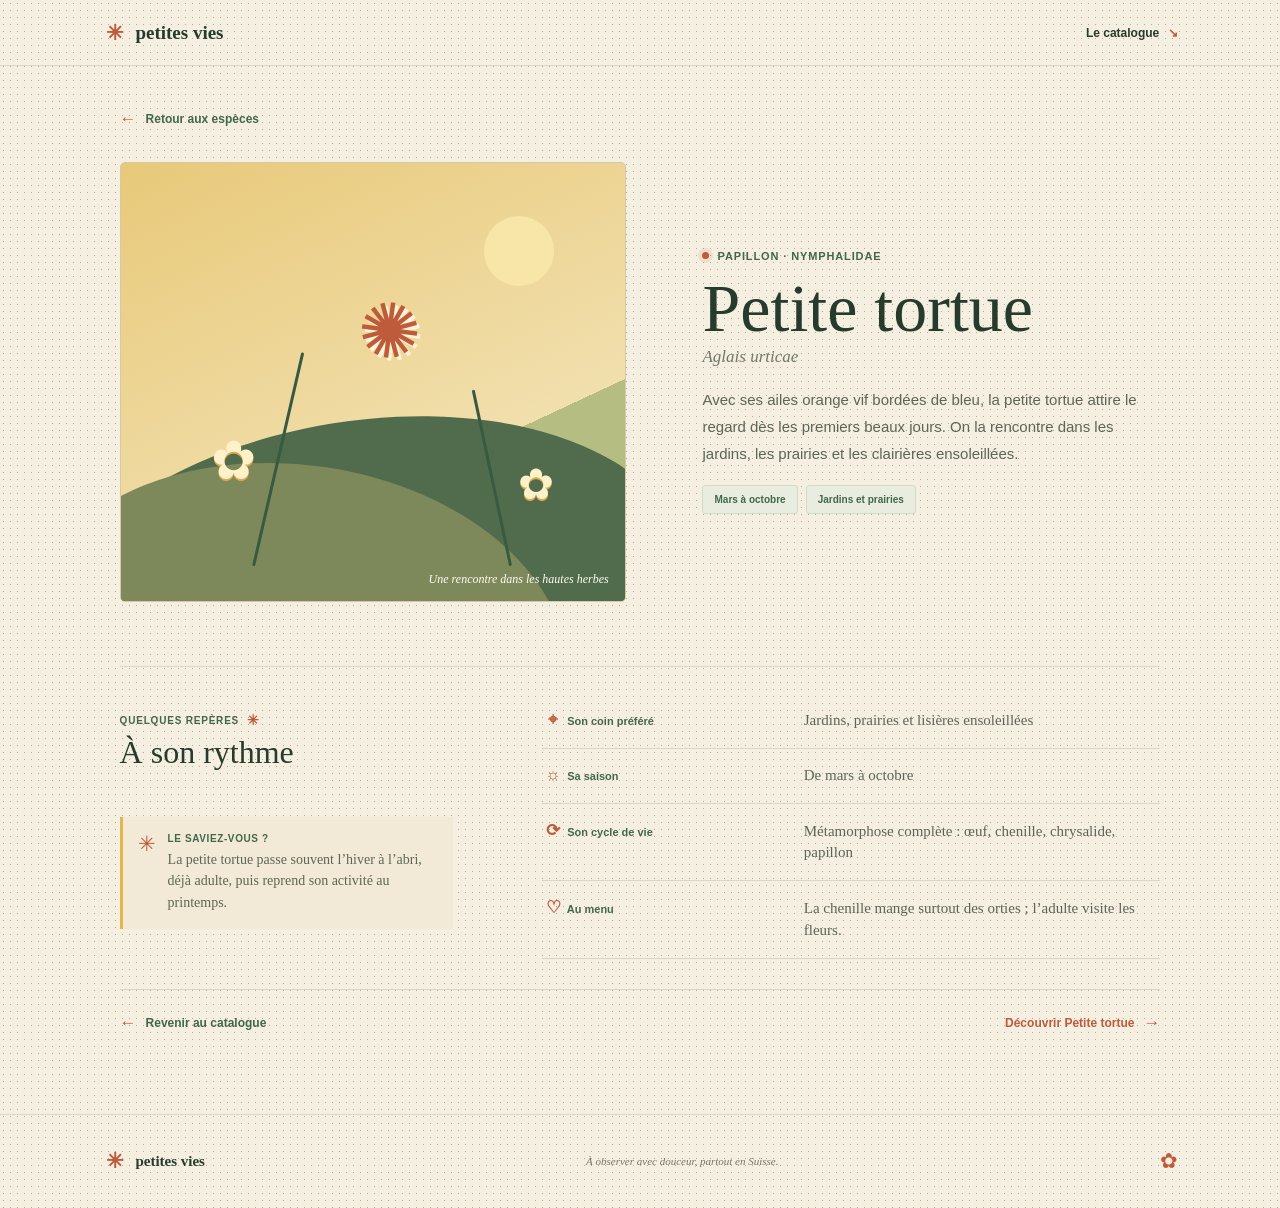
==== application/Design/maquettes/voirplus.html @ d9ea221c "mise en page pour le rendu (pas terminé)" ====
<!doctype html>
<html lang="fr">
<head>
	<meta charset="utf-8">
	<meta name="viewport" content="width=device-width, initial-scale=1">
	<meta name="theme-color" content="#f5efe2">
	<meta name="description" content="Découvrez les habitudes et le cycle de vie des insectes de Suisse.">
	<title>Petite tortue — Petites vies</title>
	<link rel="stylesheet" href="css/smth.css">
	<link rel="stylesheet" href="css/smth2.css">
</head>
<body>
	<header class="site-header">
		<a class="wordmark" href="accueil.html" aria-label="Petites vies, accueil">
			<span class="wordmark-mark" aria-hidden="true">✳</span>
			<span>petites vies</span>
		</a>
		<a class="about-link" href="accueil.html#catalogue">Le catalogue <span aria-hidden="true">↘</span></a>
	</header>

	<main class="detail-page">
		<a class="back-link" href="accueil.html#catalogue"><span aria-hidden="true">←</span> Retour aux espèces</a>

		<article class="detail-layout" aria-labelledby="species-name">
			<div class="detail-art art-butterfly" id="species-art" role="img" aria-label="Illustration de la petite tortue dans une prairie">
				<span class="detail-art-sun"></span>
				<span class="detail-art-hill hill-back"></span>
				<span class="detail-art-hill hill-front"></span>
				<span class="detail-stem stem-left"></span>
				<span class="detail-stem stem-right"></span>
				<span class="detail-flower flower-left">✿</span>
				<span class="detail-flower flower-right">✿</span>
				<span class="detail-bug" id="species-symbol" aria-hidden="true">✺</span>
				<span class="art-note" id="species-art-caption">Une rencontre dans les hautes herbes</span>
			</div>

			<div class="detail-copy">
				<p class="eyebrow"><span class="eyebrow-dot"></span><span id="species-category">Papillon · Nymphalidae</span></p>
				<h1 id="species-name">Petite tortue</h1>
				<p class="detail-latin" id="species-latin">Aglais urticae</p>
				<p class="detail-description" id="species-description">Avec ses ailes orange vif bordées de bleu, la petite tortue attire le regard dès les premiers beaux jours. On la rencontre dans les jardins, les prairies et les clairières ensoleillées.</p>
				<div class="detail-tags" aria-label="Informations rapides">
					<span id="species-season">Mars à octobre</span>
					<span id="species-habitat">Jardins et prairies</span>
				</div>
			</div>
		</article>

		<section class="field-notes" aria-labelledby="notes-title">
			<div class="notes-heading">
				<p class="eyebrow">Quelques repères <span class="season-mark">✳</span></p>
				<h2 id="notes-title">À son rythme</h2>
			</div>
			<dl class="facts-list">
				<div class="fact-row">
					<dt><span class="fact-symbol" aria-hidden="true">⌖</span> Son coin préféré</dt>
					<dd id="species-home">Jardins, prairies et lisières ensoleillées</dd>
				</div>
				<div class="fact-row">
					<dt><span class="fact-symbol" aria-hidden="true">☼</span> Sa saison</dt>
					<dd id="species-active">De mars à octobre</dd>
				</div>
				<div class="fact-row">
					<dt><span class="fact-symbol" aria-hidden="true">⟳</span> Son cycle de vie</dt>
					<dd id="species-cycle">Métamorphose complète : œuf, chenille, chrysalide, papillon</dd>
				</div>
				<div class="fact-row">
					<dt><span class="fact-symbol" aria-hidden="true">♡</span> Au menu</dt>
					<dd id="species-food">La chenille mange surtout des orties ; l’adulte visite les fleurs.</dd>
				</div>
			</dl>
			<aside class="field-note">
				<span class="note-star" aria-hidden="true">✳</span>
				<div><p class="note-label">Le saviez-vous ?</p><p id="species-fun-fact">La petite tortue passe souvent l’hiver à l’abri, déjà adulte, puis reprend son activité au printemps.</p></div>
			</aside>
		</section>

		<nav class="detail-navigation" aria-label="Navigation des espèces">
			<a class="back-link" href="accueil.html#catalogue"><span aria-hidden="true">←</span> Revenir au catalogue</a>
			<a class="next-link" id="next-species" href="voirplus.html?espece=bourdon-terrestre">Découvrir une autre espèce <span aria-hidden="true">→</span></a>
		</nav>
	</main>

	<footer class="site-footer">
		<a class="wordmark footer-wordmark" href="accueil.html"><span class="wordmark-mark" aria-hidden="true">✳</span><span>petites vies</span></a>
		<p>À observer avec douceur, partout en Suisse.</p>
		<span class="footer-flower" aria-hidden="true">✿</span>
	</footer>

	<script>
		const species = {
			"petite-tortue": {
				name: "Petite tortue", latin: "Aglais urticae", category: "Papillon · Nymphalidae", symbol: "✺", art: "art-butterfly",
				alt: "Illustration de la petite tortue dans une prairie", caption: "Une rencontre dans les hautes herbes",
				description: "Avec ses ailes orange vif bordées de bleu, la petite tortue attire le regard dès les premiers beaux jours. On la rencontre dans les jardins, les prairies et les clairières ensoleillées.",
				season: "Mars à octobre", habitat: "Jardins et prairies", home: "Jardins, prairies et lisières ensoleillées", active: "De mars à octobre",
				cycle: "Métamorphose complète : œuf, chenille, chrysalide, papillon", food: "La chenille mange surtout des orties ; l’adulte visite les fleurs.",
				fact: "La petite tortue passe souvent l’hiver à l’abri, déjà adulte, puis reprend son activité au printemps."
			},
			"bourdon-terrestre": {
				name: "Bourdon terrestre", latin: "Bombus terrestris", category: "Bourdon · Apidae", symbol: "✳", art: "art-bee",
				alt: "Illustration d'un bourdon terrestre parmi les fleurs", caption: "Le grand visiteur des fleurs",
				description: "Reconnaissable à son corps trapu et à ses bandes jaunes et noires, le bourdon terrestre butine du début du printemps jusqu’à l’automne. Il joue un rôle précieux dans la pollinisation des plantes sauvages et cultivées.",
				season: "Mars à octobre", habitat: "Prairies et jardins", home: "Prairies fleuries, jardins et talus", active: "De mars à octobre",
				cycle: "Métamorphose complète ; la reine fonde une colonie au printemps", food: "Le nectar lui fournit de l’énergie et le pollen nourrit les larves.",
				fact: "Le bourdon peut butiner par temps frais, quand beaucoup d’autres pollinisateurs restent à l’abri."
			},
			"coccinelle-sept-points": {
				name: "Coccinelle à sept points", latin: "Coccinella septempunctata", category: "Coccinelle · Coccinellidae", symbol: "✿", art: "art-ladybird",
				alt: "Illustration d'une coccinelle à sept points sur une feuille", caption: "Sept points, une alliée du jardin",
				description: "Cette coccinelle rouge porte trois points sur chaque aile et un point partagé au milieu. Très commune en Suisse, elle fréquente les jardins, les prairies et les lisières où elle trouve de quoi se nourrir.",
				season: "Avril à octobre", habitat: "Jardins et prairies", home: "Jardins, prairies et bords de chemins", active: "Du printemps à l’automne",
				cycle: "Métamorphose complète : œuf, larve, nymphe, adulte", food: "Adultes et larves mangent notamment des pucerons.",
				fact: "Ses larves ont une silhouette allongée et sombre, bien différente de la coccinelle adulte."
			},
			"libellule-deprimee": {
				name: "Libellule déprimée", latin: "Libellula depressa", category: "Libellule · Libellulidae", symbol: "✣", art: "art-dragonfly",
				alt: "Illustration d'une libellule près d'un étang", caption: "Une acrobate au bord de l'eau",
				description: "La libellule déprimée se reconnaît à son abdomen large et aplati. Elle aime les eaux peu profondes et ensoleillées, où elle chasse en vol et se pose souvent sur un perchoir bien dégagé.",
				season: "Mai à septembre", habitat: "Étangs et mares", home: "Mares, étangs et eaux calmes ensoleillées", active: "De mai à septembre",
				cycle: "Les jeunes vivent dans l’eau avant leur transformation en adulte ailé", food: "Elle capture de petits insectes en vol.",
				fact: "La larve de libellule peut passer une longue période sous l’eau avant de sortir et de prendre son envol."
			}
		};

		const selectedId = new URLSearchParams(window.location.search).get("espece");
		const selectedSpecies = species[selectedId] || species["petite-tortue"];
		const textFields = {
			"species-name": "name", "species-latin": "latin", "species-category": "category",
			"species-art-caption": "caption", "species-description": "description", "species-season": "season",
			"species-habitat": "habitat", "species-home": "home", "species-active": "active",
			"species-cycle": "cycle", "species-food": "food", "species-fun-fact": "fact"
		};

		for (const [elementId, field] of Object.entries(textFields)) {
			document.getElementById(elementId).textContent = selectedSpecies[field];
		}
		document.getElementById("species-art").classList.remove("art-butterfly", "art-bee", "art-ladybird", "art-dragonfly");
		document.getElementById("species-art").classList.add(selectedSpecies.art);
		document.getElementById("species-art").setAttribute("aria-label", selectedSpecies.alt);
		document.getElementById("species-symbol").textContent = selectedSpecies.symbol;
		document.title = `${selectedSpecies.name} — Petites vies`;

		const speciesIds = Object.keys(species);
		const nextId = speciesIds[(speciesIds.indexOf(selectedId) + 1 + speciesIds.length) % speciesIds.length];
		const nextSpecies = species[nextId];
		document.getElementById("next-species").href = `voirplus.html?espece=${nextId}`;
		document.getElementById("next-species").firstChild.textContent = `Découvrir ${nextSpecies.name} `;
	</script>
</body>
</html>
---- application/Design/maquettes/css/smth.css ----
:root {
	color-scheme: light;
	--paper: #f5efe2;
	--paper-light: #fbf8f0;
	--ink: #263b2c;
	--muted: #737768;
	--leaf: #42674b;
	--leaf-light: #dce5cf;
	--tomato: #bd5b3a;
	--honey: #e6b64e;
	--line: #dcd5c5;
	--serif: Georgia, "Times New Roman", serif;
	--sans: "Trebuchet MS", "Segoe UI", sans-serif;
}

* {
	box-sizing: border-box;
}

html {
	scroll-behavior: smooth;
}

body {
	margin: 0;
	color: var(--ink);
	background-color: var(--paper);
	background-image: radial-gradient(#b5a88d 0.55px, transparent 0.55px);
	background-size: 7px 7px;
	font-family: var(--sans);
	-webkit-font-smoothing: antialiased;
}

a {
	color: inherit;
}

.site-header,
.site-footer {
	display: flex;
	align-items: center;
	justify-content: space-between;
	padding: 18px 22px;
}

.site-header {
	border-bottom: 1px solid var(--line);
}

.wordmark {
	display: inline-flex;
	align-items: center;
	gap: 8px;
	color: var(--ink);
	font-family: var(--serif);
	font-size: 19px;
	font-weight: 700;
	text-decoration: none;
}

.wordmark-mark {
	display: grid;
	width: 25px;
	aspect-ratio: 1;
	place-items: center;
	border-radius: 50%;
	color: var(--tomato);
	font-family: var(--sans);
	font-size: 21px;
}

.about-link,
.scroll-link,
.more-link {
	font-size: 12px;
	font-weight: 700;
	text-decoration: none;
}

.about-link span {
	margin-left: 5px;
	color: var(--tomato);
}

.intro {
	position: relative;
	display: grid;
	min-height: 670px;
	padding: 42px 22px 48px;
	align-items: center;
	overflow: hidden;
	border-bottom: 1px solid var(--line);
}

.intro-copy {
	position: relative;
	z-index: 1;
	max-width: 540px;
}

.eyebrow {
	display: flex;
	align-items: center;
	gap: 8px;
	margin: 0 0 18px;
	color: var(--leaf);
	font-size: 10px;
	font-weight: 800;
	letter-spacing: 0.08em;
	text-transform: uppercase;
}

.eyebrow-dot {
	width: 7px;
	aspect-ratio: 1;
	border-radius: 50%;
	background: var(--tomato);
	box-shadow: 0 0 0 4px #bd5b3a1c;
}

h1,
h2,
h3,
p {
	margin-top: 0;
}

h1,
h2,
h3 {
	font-family: var(--serif);
	font-weight: 500;
}

h1 {
	margin-bottom: 17px;
	font-size: clamp(52px, 14vw, 74px);
	line-height: 0.91;
}

h1 em {
	color: var(--tomato);
	font-weight: 400;
}

.intro-text {
	max-width: 350px;
	margin-bottom: 23px;
	color: #5e6557;
	font-size: 14px;
	line-height: 1.7;
}

.scroll-link {
	display: inline-flex;
	min-height: 43px;
	align-items: center;
	gap: 15px;
	padding: 0 16px;
	border-radius: 4px;
	background: var(--leaf);
	color: var(--paper-light);
	transition: background 160ms ease, transform 160ms ease;
}

.scroll-link:hover {
	transform: translateY(-2px);
	background: var(--ink);
}

.scroll-link span {
	color: var(--honey);
	font-size: 17px;
}

.intro-still-life {
	position: absolute;
	right: -13%;
	bottom: 29px;
	width: 78%;
	height: 270px;
	overflow: hidden;
	border-radius: 48% 0 0 48%;
	background: linear-gradient(175deg, #e5be74 0 28%, #d29b57 28% 44%, #859b67 44% 68%, #536d4d 68%);
	transform: rotate(-4deg);
}

.intro-still-life::before,
.intro-still-life::after {
	position: absolute;
	content: "";
	border-radius: 50%;
}

.intro-still-life::before {
	right: -8%;
	bottom: -39%;
	width: 105%;
	height: 78%;
	background: #344e3d;
}

.intro-still-life::after {
	right: 14%;
	bottom: -44%;
	width: 90%;
	height: 80%;
	background: #6c8051;
}

.sun {
	position: absolute;
	top: 13%;
	right: 24%;
	width: 63px;
	aspect-ratio: 1;
	border-radius: 50%;
	background: #f3d786;
}

.stem {
	position: absolute;
	z-index: 2;
	bottom: 15%;
	width: 2px;
	height: 64%;
	background: #385a40;
	transform-origin: bottom;
}

.stem-one {
	left: 38%;
	transform: rotate(11deg);
}

.stem-two {
	left: 63%;
	height: 51%;
	transform: rotate(-13deg);
}

.petal {
	position: absolute;
	z-index: 3;
	color: #fff0c6;
	font-size: 44px;
	text-shadow: 0 2px 0 #e3b24d;
}

.petal-one {
	top: 34%;
	left: 31%;
}

.petal-two {
	top: 44%;
	left: 57%;
	font-size: 32px;
}

.bee {
	position: absolute;
	z-index: 4;
	top: 28%;
	left: 68%;
	color: var(--ink);
	font-size: 24px;
	transform: rotate(23deg);
}

.still-life-caption {
	position: absolute;
	z-index: 4;
	right: 14%;
	bottom: 13%;
	color: var(--paper-light);
	font-family: var(--serif);
	font-size: 12px;
	font-style: italic;
	line-height: 1.35;
	transform: rotate(4deg);
}

.intro-index {
	position: absolute;
	bottom: 13px;
	left: 22px;
	color: var(--muted);
	font-size: 9px;
	letter-spacing: 0.12em;
}

.catalogue {
	padding: 54px 22px 66px;
	background: var(--paper-light);
}

.section-heading {
	display: flex;
	align-items: flex-end;
	justify-content: space-between;
	gap: 12px;
	margin-bottom: 22px;
}

.section-heading .eyebrow {
	margin-bottom: 10px;
}

.season-mark {
	color: var(--tomato);
	font-size: 14px;
}

h2 {
	max-width: 320px;
	margin-bottom: 0;
	font-size: 34px;
	line-height: 1.02;
}

.result-count {
	flex: none;
	margin: 0 0 4px;
	color: var(--muted);
	font-size: 10px;
	text-align: right;
}

.result-count strong {
	display: block;
	color: var(--tomato);
	font-family: var(--serif);
	font-size: 22px;
	font-weight: 500;
}

.filter {
	margin-bottom: 22px;
	border: 1px solid var(--line);
	border-radius: 5px;
	background: #f5efe2;
}

.filter summary {
	display: flex;
	min-height: 51px;
	align-items: center;
	gap: 10px;
	padding: 0 14px;
	cursor: pointer;
	font-size: 12px;
	font-weight: 700;
	list-style: none;
}

.filter summary::-webkit-details-marker {
	display: none;
}

.filter-icon {
	color: var(--tomato);
	font-size: 18px;
}

.filter-plus {
	margin-left: auto;
	color: var(--leaf);
	font-size: 20px;
	font-weight: 400;
	transition: transform 150ms ease;
}

.filter[open] .filter-plus {
	transform: rotate(45deg);
}

.filter-options {
	display: grid;
	gap: 13px;
	padding: 2px 14px 15px;
}

.filter-options label {
	display: grid;
	gap: 6px;
	color: var(--muted);
	font-size: 10px;
	font-weight: 700;
}

.filter-options select {
	width: 100%;
	min-height: 40px;
	padding: 0 10px;
	border: 1px solid var(--line);
	border-radius: 3px;
	background: var(--paper-light);
	color: var(--ink);
	font: inherit;
}

.apply-filter {
	min-height: 42px;
	padding: 0 13px;
	border: 0;
	border-radius: 3px;
	background: var(--tomato);
	color: white;
	cursor: pointer;
	font-family: var(--sans);
	font-size: 12px;
	font-weight: 700;
}

.apply-filter span {
	margin-left: 7px;
}

.species-grid {
	display: grid;
	grid-template-columns: 1fr;
	gap: 15px;
}

.species-card {
	overflow: hidden;
	border: 1px solid var(--line);
	border-radius: 5px;
	background: #fffdf7;
	animation: arrive 500ms both;
}

.species-card:nth-child(2) {
	animation-delay: 80ms;
}

.species-card:nth-child(3) {
	animation-delay: 160ms;
}

.species-card:nth-child(4) {
	animation-delay: 240ms;
}

.species-art {
	position: relative;
	min-height: 190px;
	overflow: hidden;
}

.species-art::before,
.species-art::after {
	position: absolute;
	content: "";
	border-radius: 50%;
}

.species-art::before {
	right: -10%;
	bottom: -69%;
	width: 120%;
	height: 130%;
	background: #506c4c;
}

.species-art::after {
	right: 17%;
	bottom: -82%;
	width: 95%;
	height: 130%;
	background: #7d895b;
}

.art-butterfly {
	background: linear-gradient(155deg, #e8c979, #f1dfad 67%, #b6bd82 67%);
}

.art-bee {
	background: linear-gradient(150deg, #c5d2ab, #ebdda9 65%, #a9b980 65%);
}

.art-ladybird {
	background: linear-gradient(150deg, #edc486, #f5dfb2 64%, #b6bf8b 64%);
}

.art-dragonfly {
	background: linear-gradient(155deg, #b7c9bd, #d8d5a5 61%, #8fa77d 61%);
}

.art-sun {
	position: absolute;
	top: 13%;
	right: 13%;
	width: 43px;
	aspect-ratio: 1;
	border-radius: 50%;
	background: #f8e6a8;
}

.art-flower {
	position: absolute;
	z-index: 2;
	color: #fff1c9;
	font-size: 41px;
	text-shadow: 0 2px 0 #dbaa51;
}

.flower-a {
	bottom: 21%;
	left: 19%;
}

.flower-b {
	right: 18%;
	bottom: 12%;
	font-size: 32px;
}

.art-insect {
	position: absolute;
	z-index: 3;
	top: 30%;
	left: 48%;
	color: var(--tomato);
	font-size: 42px;
	text-shadow: 1px 2px 0 #fff3d8;
	transform: rotate(-18deg);
}

.art-bee .art-insect {
	color: #404b33;
	font-size: 37px;
}

.art-dragonfly .art-insect {
	color: #496c66;
}

.art-number {
	position: absolute;
	z-index: 4;
	top: 12px;
	left: 13px;
	color: #3c5140a6;
	font-family: var(--serif);
	font-size: 12px;
}

.species-info {
	padding: 15px 15px 17px;
}

.species-meta {
	margin-bottom: 8px;
	color: var(--leaf);
	font-size: 9px;
	font-weight: 700;
	letter-spacing: 0.05em;
	text-transform: uppercase;
}

h3 {
	margin-bottom: 4px;
	font-size: 22px;
	line-height: 1.1;
}

.latin-name {
	margin-bottom: 14px;
	color: var(--muted);
	font-family: var(--serif);
	font-size: 13px;
	font-style: italic;
}

.more-link {
	display: inline-flex;
	align-items: center;
	gap: 8px;
	color: var(--tomato);
}

.more-link span {
	font-size: 15px;
	transition: transform 150ms ease;
}

.more-link:hover span {
	transform: translate(2px, -2px);
}

.site-footer {
	min-height: 83px;
	gap: 12px;
	border-top: 1px solid var(--line);
}

.footer-wordmark {
	font-size: 15px;
}

.site-footer p {
	margin: 0;
	color: var(--muted);
	font-family: var(--serif);
	font-size: 11px;
	font-style: italic;
	text-align: right;
}

.footer-flower {
	display: none;
	color: var(--tomato);
	font-size: 21px;
}

:focus-visible {
	outline: 3px solid var(--honey);
	outline-offset: 3px;
}

@keyframes arrive {
	from {
		opacity: 0;
		transform: translateY(9px);
	}
	to {
		opacity: 1;
		transform: translateY(0);
	}
}

@media (min-width: 640px) {
	.site-header,
	.site-footer {
		padding-right: 5vw;
		padding-left: 5vw;
	}

	.intro {
		min-height: 590px;
		padding: 70px 8vw 72px;
	}

	.intro-still-life {
		right: -4%;
		bottom: 12%;
		width: 53%;
		height: 360px;
	}

	.intro-index {
		left: 8vw;
	}

	.catalogue {
		padding: 70px 8vw 85px;
	}

	.filter-options {
		grid-template-columns: repeat(2, 1fr);
	}

	.species-grid {
		grid-template-columns: repeat(2, minmax(0, 1fr));
		gap: 18px;
	}

	.site-footer {
		min-height: 94px;
	}
}

@media (min-width: 1000px) {
	.site-header {
		padding: 20px 8vw;
	}

	.intro {
		min-height: 630px;
		grid-template-columns: 1fr 1fr;
		padding-right: 8vw;
		padding-left: 8vw;
	}

	h1 {
		font-size: 82px;
	}

	.intro-still-life {
		right: 6%;
		bottom: 14%;
		width: 42%;
		height: 405px;
	}

	.intro-index {
		left: 8vw;
	}

	.catalogue {
		padding-right: 8vw;
		padding-left: 8vw;
	}

	.section-heading {
		margin-bottom: 25px;
	}

	h2 {
		max-width: none;
		font-size: 40px;
	}

	.filter-options {
		grid-template-columns: repeat(4, minmax(0, 1fr));
		align-items: end;
	}

	.species-grid {
		grid-template-columns: repeat(4, minmax(0, 1fr));
		gap: 16px;
	}

	.species-art {
		min-height: 170px;
	}

	.species-info {
		padding: 15px 13px 17px;
	}

	h3 {
		font-size: 20px;
	}

	.site-footer {
		padding-right: 8vw;
		padding-left: 8vw;
	}

	.footer-flower {
		display: block;
	}
}

@media (prefers-reduced-motion: reduce) {
	*,
	*::before,
	*::after {
		scroll-behavior: auto !important;
		animation-duration: 0.01ms !important;
		animation-iteration-count: 1 !important;
		transition-duration: 0.01ms !important;
	}
}
---- application/Design/maquettes/css/smth2.css ----
.detail-page {
	max-width: 1220px;
	margin: 0 auto;
	padding: 27px 22px 54px;
}

.back-link,
.next-link {
	display: inline-flex;
	min-height: 38px;
	align-items: center;
	gap: 9px;
	color: var(--leaf);
	font-size: 12px;
	font-weight: 700;
	text-decoration: none;
}

.back-link span,
.next-link span {
	color: var(--tomato);
	font-size: 17px;
}

.back-link:hover,
.next-link:hover {
	color: var(--tomato);
}

.detail-layout {
	display: grid;
	gap: 28px;
	margin-top: 16px;
}

.detail-art {
	position: relative;
	min-height: 310px;
	overflow: hidden;
	border: 1px solid #d5c9a9;
	border-radius: 5px;
	background: linear-gradient(155deg, #e8c979, #f1dfad 67%, #b6bd82 67%);
}

.detail-art.art-bee {
	background: linear-gradient(150deg, #c5d2ab, #ebdda9 65%, #a9b980 65%);
}

.detail-art.art-ladybird {
	background: linear-gradient(150deg, #edc486, #f5dfb2 64%, #b6bf8b 64%);
}

.detail-art.art-dragonfly {
	background: linear-gradient(155deg, #b7c9bd, #d8d5a5 61%, #8fa77d 61%);
}

.detail-art-sun {
	position: absolute;
	top: 12%;
	right: 14%;
	width: 70px;
	aspect-ratio: 1;
	border-radius: 50%;
	background: #f8e6a8;
}

.detail-art-hill {
	position: absolute;
	right: -13%;
	bottom: -44%;
	width: 130%;
	height: 85%;
	border-radius: 50%;
}

.hill-back {
	background: #506c4c;
	transform: rotate(-9deg);
}

.hill-front {
	right: 11%;
	bottom: -54%;
	width: 108%;
	background: #7d895b;
	transform: rotate(8deg);
}

.detail-stem {
	position: absolute;
	z-index: 2;
	bottom: 8%;
	width: 3px;
	height: 50%;
	border-radius: 4px;
	background: #385a40;
	transform-origin: bottom;
}

.stem-left {
	left: 26%;
	transform: rotate(13deg);
}

.stem-right {
	left: 77%;
	height: 41%;
	transform: rotate(-12deg);
}

.detail-flower {
	position: absolute;
	z-index: 3;
	color: #fff1c9;
	font-size: 54px;
	text-shadow: 0 2px 0 #dbaa51;
}

.flower-left {
	bottom: 25%;
	left: 18%;
}

.flower-right {
	right: 14%;
	bottom: 21%;
	font-size: 43px;
}

.detail-bug {
	position: absolute;
	z-index: 4;
	top: 30%;
	left: 47%;
	color: var(--tomato);
	font-size: 76px;
	line-height: 1;
	text-shadow: 2px 3px 0 #fff3d8;
	transform: rotate(-15deg);
}

.art-bee .detail-bug {
	color: #404b33;
}

.art-ladybird .detail-bug {
	color: #c24f35;
}

.art-dragonfly .detail-bug {
	color: #496c66;
}

.art-note {
	position: absolute;
	z-index: 5;
	right: 16px;
	bottom: 14px;
	color: #fffdf3;
	font-family: var(--serif);
	font-size: 12px;
	font-style: italic;
}

.detail-copy {
	align-self: center;
	padding: 5px 0;
}

.detail-copy .eyebrow {
	margin-bottom: 13px;
}

.detail-copy h1 {
	margin-bottom: 6px;
	font-size: clamp(43px, 11vw, 62px);
	line-height: 0.98;
}

.detail-latin {
	margin-bottom: 19px;
	color: var(--muted);
	font-family: var(--serif);
	font-size: 17px;
	font-style: italic;
}

.detail-description {
	max-width: 570px;
	margin-bottom: 18px;
	color: #5e6557;
	font-size: 14px;
	line-height: 1.8;
}

.detail-tags {
	display: flex;
	flex-wrap: wrap;
	gap: 8px;
}

.detail-tags span {
	padding: 8px 11px;
	border: 1px solid #d2dcc5;
	border-radius: 3px;
	background: #e8eddf;
	color: var(--leaf);
	font-size: 10px;
	font-weight: 700;
}

.field-notes {
	margin-top: 49px;
	padding: 27px 0 0;
	border-top: 1px solid var(--line);
}

.notes-heading .eyebrow {
	margin-bottom: 8px;
}

.notes-heading h2 {
	font-size: 32px;
}

.facts-list {
	margin: 19px 0 0;
}

.fact-row {
	display: grid;
	gap: 6px;
	padding: 13px 0;
	border-bottom: 1px solid var(--line);
}

.fact-row dt {
	color: var(--leaf);
	font-size: 11px;
	font-weight: 800;
}

.fact-row dd {
	margin: 0;
	color: #5e6557;
	font-family: var(--serif);
	font-size: 15px;
	line-height: 1.45;
}

.fact-symbol {
	display: inline-block;
	width: 22px;
	color: var(--tomato);
	font-family: var(--sans);
	font-size: 17px;
	text-align: center;
}

.field-note {
	display: flex;
	gap: 12px;
	margin-top: 22px;
	padding: 15px;
	border-left: 3px solid var(--honey);
	background: #f2ead7;
}

.note-star {
	color: var(--tomato);
	font-size: 21px;
}

.note-label {
	margin: 1px 0 5px;
	color: var(--leaf);
	font-size: 10px;
	font-weight: 800;
	letter-spacing: 0.06em;
	text-transform: uppercase;
}

.field-note div p:last-child {
	margin: 0;
	color: #5e6557;
	font-family: var(--serif);
	font-size: 14px;
	line-height: 1.55;
}

.detail-navigation {
	display: flex;
	flex-wrap: wrap;
	align-items: center;
	justify-content: space-between;
	gap: 8px 18px;
	margin-top: 30px;
	padding-top: 14px;
	border-top: 1px solid var(--line);
}

.next-link {
	color: var(--tomato);
}

.detail-page + .site-footer {
	border-top-color: var(--line);
}

@media (min-width: 760px) {
	.detail-page {
		padding: 34px 7vw 72px;
	}

	.detail-layout {
		grid-template-columns: minmax(0, 1.05fr) minmax(0, 0.95fr);
		gap: 6vw;
		margin-top: 24px;
	}

	.detail-art {
		min-height: 440px;
	}

	.detail-copy h1 {
		font-size: 68px;
	}

	.detail-copy .eyebrow {
		font-size: 11px;
	}

	.detail-description {
		font-size: 15px;
	}

	.field-notes {
		display: grid;
		grid-template-columns: 0.7fr 1.3fr;
		column-gap: 7vw;
		margin-top: 64px;
	}

	.notes-heading {
		padding-top: 18px;
	}

	.facts-list {
		grid-column: 2;
		grid-row: 1 / span 2;
		margin-top: 0;
	}

	.fact-row {
		grid-template-columns: minmax(145px, 0.7fr) minmax(0, 1fr);
		gap: 12px;
		align-items: baseline;
		padding: 16px 0;
	}

	.field-note {
		grid-column: 1;
		align-self: start;
		margin-top: 18px;
	}
}

@media (prefers-reduced-motion: reduce) {
	.detail-page *,
	.detail-page *::before,
	.detail-page *::after {
		scroll-behavior: auto !important;
		animation-duration: 0.01ms !important;
		transition-duration: 0.01ms !important;
	}
}
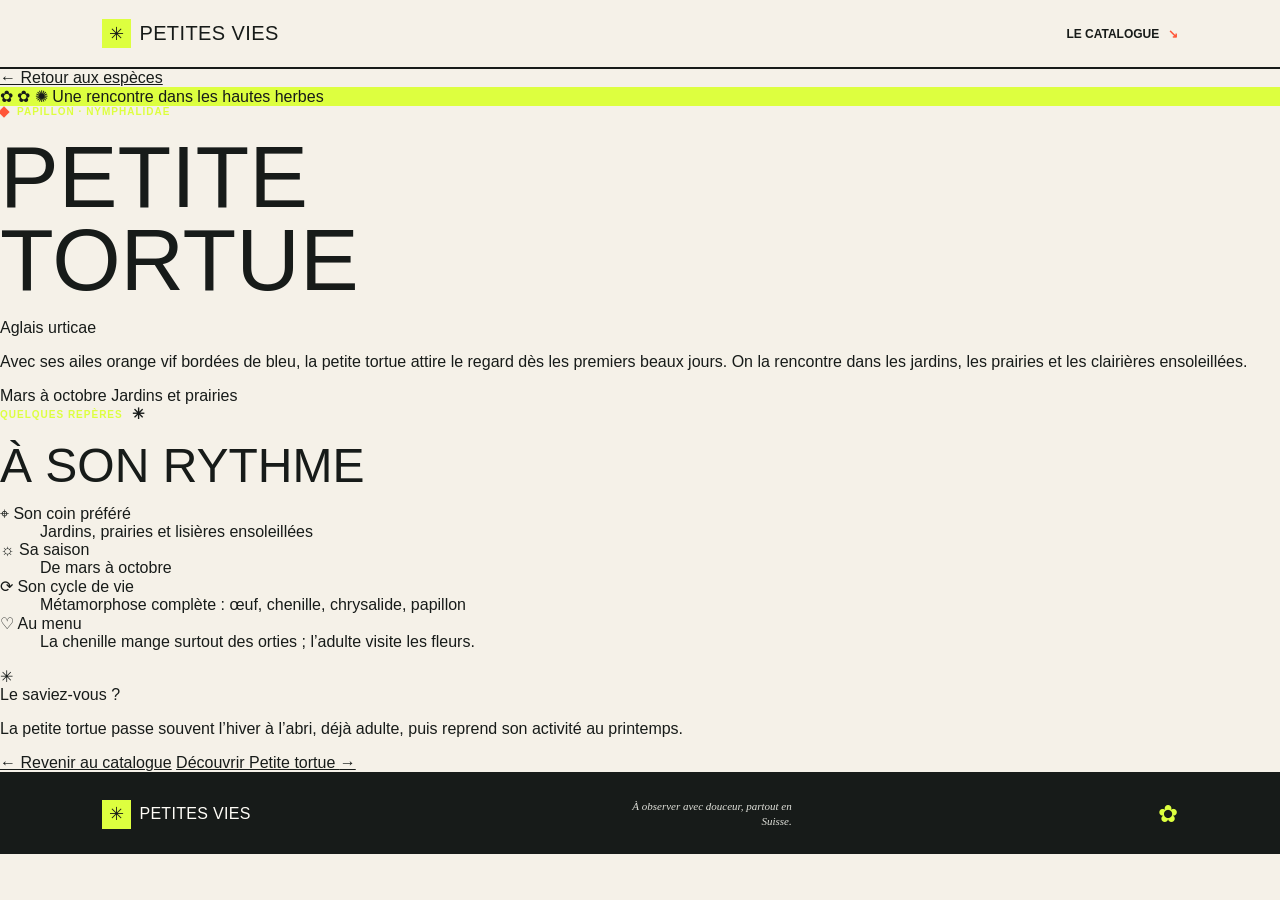
==== commit ff8ec85a: "creation des 3 maquettes finalisé" ====
--- a/application/Design/maquettes/voirplus.html
+++ b/application/Design/maquettes/voirplus.html
@@ -6,8 +6,7 @@
 	<meta name="theme-color" content="#f5efe2">
 	<meta name="description" content="Découvrez les habitudes et le cycle de vie des insectes de Suisse.">
 	<title>Petite tortue — Petites vies</title>
-	<link rel="stylesheet" href="css/smth.css">
-	<link rel="stylesheet" href="css/smth2.css">
+	<link rel="stylesheet" href="css/audacieux.css">
 </head>
 <body>
 	<header class="site-header">
--- a/application/Design/maquettes/css/audacieux.css
+++ b/application/Design/maquettes/css/audacieux.css
@@ -0,0 +1,784 @@
+:root {
+	color-scheme: light;
+	--ink: #171b19;
+	--paper: #f5f1e8;
+	--white: #fffdf7;
+	--acid: #ddff3f;
+	--coral: #ff5638;
+	--muted: #646963;
+	--line: #c9cbc2;
+	--serif: Georgia, "Times New Roman", serif;
+	--sans: "Trebuchet MS", "Segoe UI", sans-serif;
+	--display: Impact, "Arial Narrow", sans-serif;
+}
+
+* {
+	box-sizing: border-box;
+}
+
+html {
+	scroll-behavior: smooth;
+}
+
+body {
+	margin: 0;
+	color: var(--ink);
+	background: var(--paper);
+	font-family: var(--sans);
+	-webkit-font-smoothing: antialiased;
+}
+
+a {
+	color: inherit;
+}
+
+.site-header,
+.site-footer {
+	display: flex;
+	align-items: center;
+	justify-content: space-between;
+	gap: 16px;
+	padding: 15px 20px;
+}
+
+.site-header {
+	min-height: 65px;
+	border-bottom: 2px solid var(--ink);
+	background: var(--paper);
+}
+
+.wordmark {
+	display: inline-flex;
+	align-items: center;
+	gap: 8px;
+	color: var(--ink);
+	font-family: var(--display);
+	font-size: 20px;
+	letter-spacing: 0.02em;
+	text-decoration: none;
+	text-transform: uppercase;
+}
+
+.wordmark-mark {
+	display: grid;
+	width: 29px;
+	aspect-ratio: 1;
+	place-items: center;
+	background: var(--acid);
+	color: var(--ink);
+	font-family: var(--sans);
+	font-size: 18px;
+}
+
+.about-link,
+.scroll-link,
+.more-link {
+	font-size: 12px;
+	font-weight: 800;
+	text-decoration: none;
+}
+
+.about-link {
+	text-transform: uppercase;
+}
+
+.about-link span,
+.more-link span {
+	margin-left: 5px;
+	color: var(--coral);
+}
+
+.intro {
+	position: relative;
+	display: grid;
+	min-height: 735px;
+	align-content: start;
+	padding: 48px 20px 260px;
+	overflow: hidden;
+	background: var(--ink);
+	color: var(--white);
+}
+
+.intro::before {
+	position: absolute;
+	top: -10%;
+	right: -24%;
+	width: 62%;
+	height: 105%;
+	background: var(--coral);
+	clip-path: polygon(62% 0, 100% 0, 38% 100%, 0 100%);
+	content: "";
+}
+
+.intro-copy {
+	position: relative;
+	z-index: 2;
+	max-width: 540px;
+}
+
+.eyebrow {
+	display: flex;
+	align-items: center;
+	gap: 9px;
+	margin: 0 0 19px;
+	color: var(--acid);
+	font-size: 10px;
+	font-weight: 800;
+	letter-spacing: 0.1em;
+	text-transform: uppercase;
+}
+
+.eyebrow-dot {
+	width: 8px;
+	aspect-ratio: 1;
+	background: var(--coral);
+	transform: rotate(45deg);
+}
+
+h1,
+h2,
+h3,
+p {
+	margin-top: 0;
+}
+
+h1,
+h2,
+h3 {
+	font-family: var(--display);
+	font-weight: 400;
+	text-transform: uppercase;
+}
+
+h1 {
+	max-width: 560px;
+	margin-bottom: 18px;
+	font-size: 52px;
+	line-height: 0.94;
+}
+
+h1 em {
+	color: var(--acid);
+	font-style: normal;
+}
+
+.intro-text {
+	max-width: 340px;
+	margin-bottom: 22px;
+	color: #e0e1da;
+	font-size: 14px;
+	line-height: 1.65;
+}
+
+.scroll-link {
+	display: inline-flex;
+	min-height: 46px;
+	align-items: center;
+	gap: 17px;
+	padding: 0 15px;
+	border: 2px solid var(--acid);
+	background: var(--acid);
+	color: var(--ink);
+	transition: background 150ms ease, color 150ms ease;
+}
+
+.scroll-link:hover {
+	background: var(--ink);
+	color: var(--acid);
+}
+
+.scroll-link span {
+	font-size: 18px;
+}
+
+.intro-still-life {
+	position: absolute;
+	z-index: 1;
+	right: 5%;
+	bottom: 35px;
+	width: 86%;
+	height: 205px;
+	overflow: hidden;
+	border: 3px solid var(--paper);
+	background: var(--acid);
+	transform: rotate(-3deg);
+}
+
+.intro-still-life::before,
+.intro-still-life::after {
+	position: absolute;
+	content: "";
+}
+
+.intro-still-life::before {
+	right: -12%;
+	bottom: -60%;
+	width: 120%;
+	height: 115%;
+	border-radius: 50%;
+	background: var(--ink);
+}
+
+.intro-still-life::after {
+	right: 5%;
+	bottom: -78%;
+	width: 110%;
+	height: 120%;
+	border-radius: 50%;
+	background: var(--coral);
+}
+
+.sun {
+	position: absolute;
+	top: 12%;
+	right: 16%;
+	width: 42px;
+	aspect-ratio: 1;
+	border: 3px solid var(--ink);
+	border-radius: 50%;
+	background: var(--coral);
+}
+
+.stem {
+	position: absolute;
+	z-index: 2;
+	bottom: 12%;
+	width: 3px;
+	height: 65%;
+	background: var(--ink);
+	transform-origin: bottom;
+}
+
+.stem-one {
+	left: 34%;
+	transform: rotate(11deg);
+}
+
+.stem-two {
+	left: 62%;
+	height: 53%;
+	transform: rotate(-13deg);
+}
+
+.petal {
+	position: absolute;
+	z-index: 3;
+	color: var(--coral);
+	font-size: 45px;
+	-webkit-text-stroke: 1px var(--ink);
+}
+
+.petal-one {
+	top: 25%;
+	left: 27%;
+}
+
+.petal-two {
+	top: 38%;
+	left: 56%;
+	font-size: 33px;
+}
+
+.bee {
+	position: absolute;
+	z-index: 4;
+	top: 25%;
+	left: 69%;
+	color: var(--ink);
+	font-size: 25px;
+	transform: rotate(23deg);
+}
+
+.still-life-caption {
+	position: absolute;
+	z-index: 4;
+	right: 8%;
+	bottom: 9%;
+	color: var(--white);
+	font-family: var(--display);
+	font-size: 12px;
+	letter-spacing: 0.04em;
+	line-height: 1.2;
+	text-align: right;
+	text-transform: uppercase;
+}
+
+.intro-index {
+	position: absolute;
+	z-index: 2;
+	bottom: 12px;
+	left: 20px;
+	color: var(--acid);
+	font-family: var(--display);
+	font-size: 11px;
+	letter-spacing: 0.1em;
+}
+
+.catalogue {
+	padding: 48px 20px 60px;
+	background: var(--paper);
+}
+
+.section-heading {
+	display: flex;
+	align-items: flex-end;
+	justify-content: space-between;
+	gap: 12px;
+	margin-bottom: 23px;
+}
+
+.section-heading .eyebrow {
+	margin-bottom: 10px;
+	color: var(--coral);
+}
+
+.season-mark {
+	color: var(--ink);
+	font-size: 15px;
+}
+
+h2 {
+	max-width: 300px;
+	margin-bottom: 0;
+	font-size: 34px;
+	line-height: 0.98;
+}
+
+.result-count {
+	flex: none;
+	margin: 0 0 3px;
+	color: var(--muted);
+	font-size: 9px;
+	font-weight: 700;
+	line-height: 1.4;
+	text-align: right;
+}
+
+.result-count strong {
+	display: block;
+	color: var(--coral);
+	font-family: var(--display);
+	font-size: 25px;
+	font-weight: 400;
+}
+
+.filter {
+	margin-bottom: 25px;
+	border: 2px solid var(--ink);
+	background: var(--white);
+}
+
+.filter summary {
+	display: flex;
+	min-height: 52px;
+	align-items: center;
+	gap: 10px;
+	padding: 0 12px;
+	background: var(--ink);
+	color: var(--white);
+	cursor: pointer;
+	font-size: 12px;
+	font-weight: 800;
+	list-style: none;
+	text-transform: uppercase;
+}
+
+.filter summary::-webkit-details-marker {
+	display: none;
+}
+
+.filter-icon {
+	color: var(--acid);
+	font-size: 18px;
+}
+
+.filter-plus {
+	margin-left: auto;
+	color: var(--acid);
+	font-size: 22px;
+	font-weight: 400;
+	transition: transform 150ms ease;
+}
+
+.filter[open] .filter-plus {
+	transform: rotate(45deg);
+}
+
+.filter-options {
+	display: grid;
+	gap: 13px;
+	padding: 14px;
+}
+
+.filter-options label {
+	display: grid;
+	gap: 6px;
+	color: var(--ink);
+	font-size: 10px;
+	font-weight: 800;
+	text-transform: uppercase;
+}
+
+.filter-options select {
+	width: 100%;
+	min-height: 42px;
+	padding: 0 10px;
+	border: 1px solid var(--ink);
+	border-radius: 0;
+	background: var(--white);
+	color: var(--ink);
+	font: 12px var(--sans);
+}
+
+.apply-filter {
+	min-height: 44px;
+	padding: 0 13px;
+	border: 2px solid var(--coral);
+	background: var(--coral);
+	color: var(--ink);
+	cursor: pointer;
+	font-family: var(--sans);
+	font-size: 12px;
+	font-weight: 800;
+	text-transform: uppercase;
+}
+
+.apply-filter span {
+	margin-left: 7px;
+	font-size: 17px;
+}
+
+.species-grid {
+	display: grid;
+	grid-template-columns: 1fr;
+	gap: 14px;
+}
+
+.species-card {
+	display: grid;
+	grid-template-columns: minmax(112px, 38%) minmax(0, 1fr);
+	min-width: 0;
+	min-height: 156px;
+	border: 2px solid var(--ink);
+	background: var(--white);
+	box-shadow: 4px 4px 0 var(--ink);
+}
+
+.species-art {
+	position: relative;
+	min-height: 152px;
+	overflow: hidden;
+	background: var(--acid);
+}
+
+.art-butterfly {
+	background: var(--acid);
+}
+
+.art-bee {
+	background: var(--coral);
+}
+
+.art-ladybird {
+	background: var(--ink);
+}
+
+.art-dragonfly {
+	background: var(--acid);
+}
+
+.species-art::before,
+.species-art::after {
+	position: absolute;
+	content: "";
+}
+
+.species-art::before {
+	right: -20%;
+	bottom: -51%;
+	width: 130%;
+	height: 100%;
+	border: 2px solid var(--ink);
+	border-radius: 50%;
+	background: var(--coral);
+}
+
+.species-art::after {
+	right: 15%;
+	bottom: -70%;
+	width: 100%;
+	height: 110%;
+	border-radius: 50%;
+	background: var(--ink);
+}
+
+.art-sun {
+	position: absolute;
+	z-index: 1;
+	top: 12%;
+	right: 12%;
+	width: 27px;
+	aspect-ratio: 1;
+	border: 2px solid var(--ink);
+	border-radius: 50%;
+	background: var(--white);
+}
+
+.art-flower {
+	position: absolute;
+	z-index: 2;
+	color: var(--white);
+	font-size: 31px;
+	-webkit-text-stroke: 1px var(--ink);
+}
+
+.flower-a {
+	bottom: 20%;
+	left: 11%;
+}
+
+.flower-b {
+	right: 12%;
+	bottom: 10%;
+	font-size: 25px;
+}
+
+.art-insect {
+	position: absolute;
+	z-index: 3;
+	top: 29%;
+	left: 45%;
+	color: var(--ink);
+	font-size: 39px;
+	text-shadow: 1px 1px 0 var(--white);
+	transform: rotate(-18deg);
+}
+
+.art-bee .art-insect,
+.art-ladybird .art-insect {
+	color: var(--white);
+}
+
+.art-number {
+	position: absolute;
+	z-index: 4;
+	top: 8px;
+	left: 9px;
+	color: var(--ink);
+	font-family: var(--display);
+	font-size: 12px;
+}
+
+.art-ladybird .art-number {
+	color: var(--white);
+}
+
+.species-info {
+	display: flex;
+	min-width: 0;
+	flex-direction: column;
+	align-items: flex-start;
+	justify-content: center;
+	padding: 12px 11px;
+}
+
+.species-meta {
+	margin-bottom: 7px;
+	color: var(--muted);
+	font-size: 8px;
+	font-weight: 800;
+	letter-spacing: 0.04em;
+	line-height: 1.45;
+	text-transform: uppercase;
+}
+
+h3 {
+	margin-bottom: 5px;
+	font-size: 20px;
+	line-height: 1.02;
+}
+
+.latin-name {
+	margin-bottom: 10px;
+	color: var(--muted);
+	font-family: var(--serif);
+	font-size: 12px;
+	font-style: italic;
+}
+
+.more-link {
+	display: inline-flex;
+	align-items: center;
+	gap: 5px;
+	color: var(--ink);
+	font-size: 11px;
+	text-transform: uppercase;
+}
+
+.more-link span {
+	color: var(--coral);
+	font-size: 15px;
+}
+
+.site-footer {
+	min-height: 82px;
+	border-top: 2px solid var(--ink);
+	background: var(--ink);
+	color: var(--white);
+}
+
+.footer-wordmark {
+	color: var(--white);
+	font-size: 16px;
+}
+
+.site-footer p {
+	max-width: 175px;
+	margin: 0;
+	color: #e0e1da;
+	font-family: var(--serif);
+	font-size: 11px;
+	font-style: italic;
+	line-height: 1.45;
+	text-align: right;
+}
+
+.footer-flower {
+	display: none;
+	color: var(--acid);
+	font-size: 24px;
+}
+
+:focus-visible {
+	outline: 3px solid var(--coral);
+	outline-offset: 3px;
+}
+
+@media (min-width: 640px) {
+	.site-header,
+	.site-footer {
+		padding-right: 6vw;
+		padding-left: 6vw;
+	}
+
+	.intro {
+		min-height: 650px;
+		align-content: center;
+		padding: 65px 8vw 90px;
+	}
+
+	.intro-still-life {
+		right: 5%;
+		bottom: 9%;
+		width: 52%;
+		height: 300px;
+	}
+
+	.intro-index {
+		left: 8vw;
+	}
+
+	.catalogue {
+		padding: 65px 8vw 78px;
+	}
+
+	.section-heading {
+		margin-bottom: 28px;
+	}
+
+	.species-grid {
+		grid-template-columns: repeat(2, minmax(0, 1fr));
+		gap: 18px;
+	}
+
+	.species-card {
+		display: block;
+	}
+
+	.species-art {
+		min-height: 175px;
+	}
+
+	.species-info {
+		min-height: 150px;
+		padding: 15px;
+	}
+
+	.filter-options {
+		grid-template-columns: repeat(2, minmax(0, 1fr));
+		align-items: end;
+	}
+}
+
+@media (min-width: 1000px) {
+	.site-header {
+		padding: 19px 8vw;
+	}
+
+	.intro {
+		min-height: 680px;
+		grid-template-columns: 1fr 1fr;
+		padding-right: 8vw;
+		padding-left: 8vw;
+	}
+
+	h1 {
+		font-size: 88px;
+	}
+
+	.intro-still-life {
+		right: 7%;
+		bottom: 12%;
+		width: 43%;
+		height: 360px;
+	}
+
+	.catalogue {
+		padding-right: 8vw;
+		padding-left: 8vw;
+	}
+
+	h2 {
+		max-width: none;
+		font-size: 48px;
+	}
+
+	.filter-options {
+		grid-template-columns: repeat(4, minmax(0, 1fr));
+	}
+
+	.species-grid {
+		grid-template-columns: repeat(4, minmax(0, 1fr));
+		gap: 17px;
+	}
+
+	.species-art {
+		min-height: 185px;
+	}
+
+	.species-info {
+		min-height: 162px;
+	}
+
+	h3 {
+		font-size: 22px;
+	}
+
+	.site-footer {
+		padding-right: 8vw;
+		padding-left: 8vw;
+	}
+
+	.footer-flower {
+		display: block;
+	}
+}
+
+@media (prefers-reduced-motion: reduce) {
+	*,
+	*::before,
+	*::after {
+		scroll-behavior: auto !important;
+		transition-duration: 0.01ms !important;
+	}
+}
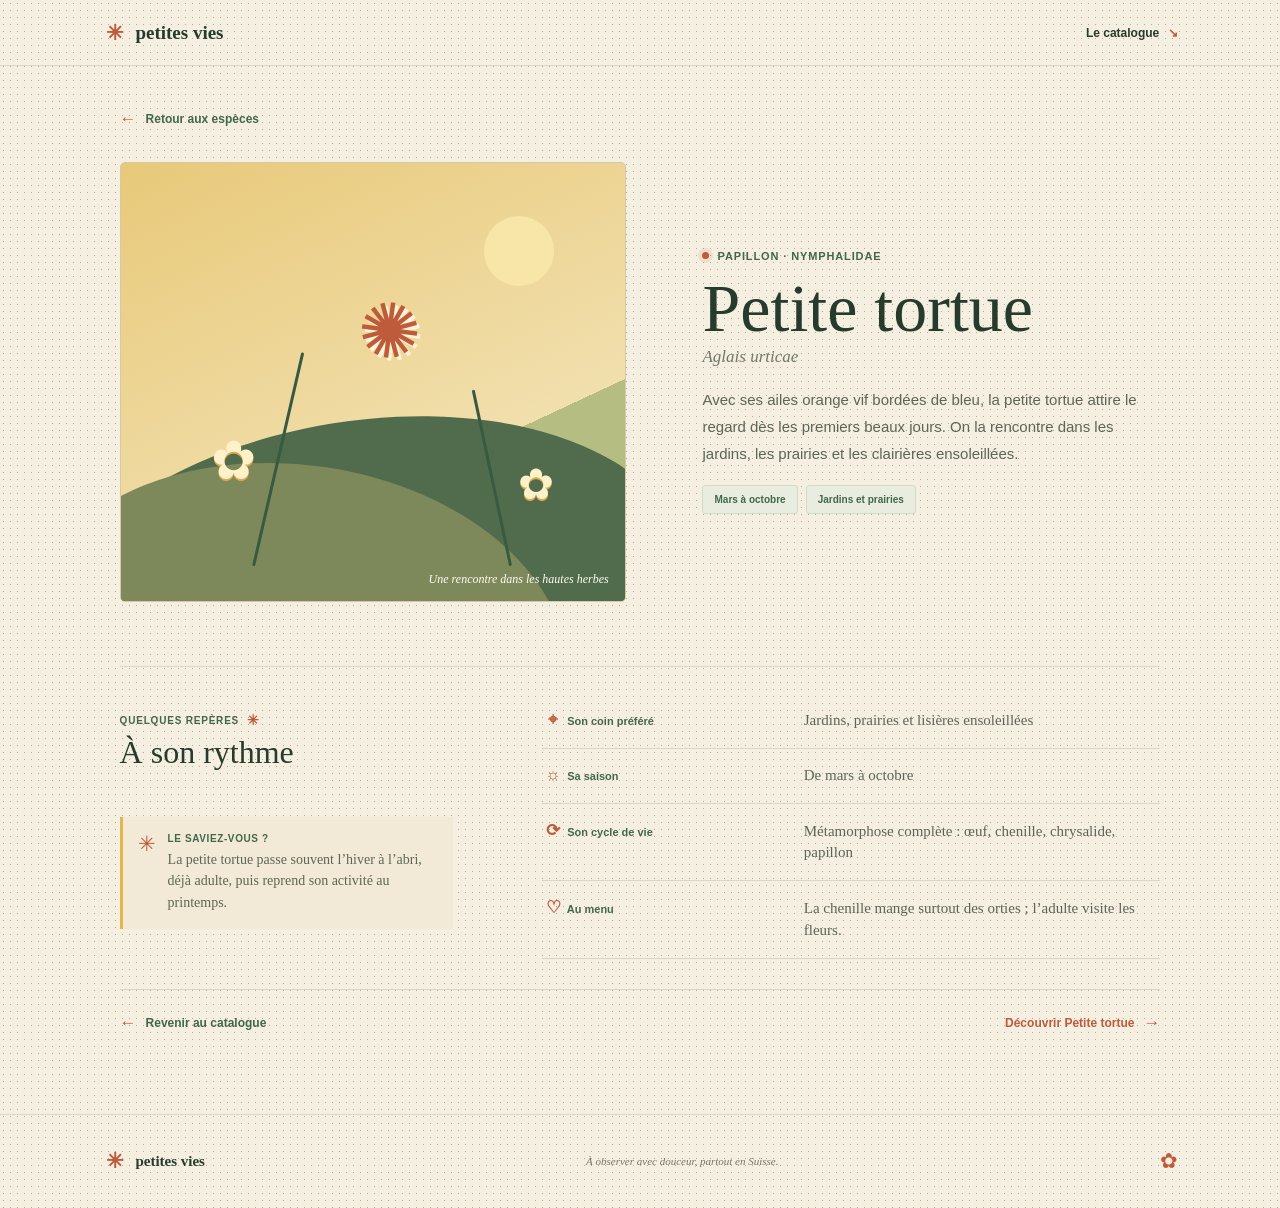
==== commit afa84474: "finalisation du rendu design." ====
--- a/application/Design/maquettes/voirplus.html
+++ b/application/Design/maquettes/voirplus.html
@@ -6,7 +6,7 @@
 	<meta name="theme-color" content="#f5efe2">
 	<meta name="description" content="Découvrez les habitudes et le cycle de vie des insectes de Suisse.">
 	<title>Petite tortue — Petites vies</title>
-	<link rel="stylesheet" href="css/audacieux.css">
+	<link rel="stylesheet" href="css/chaleureux.css">
 </head>
 <body>
 	<header class="site-header">
--- a/application/Design/maquettes/css/chaleureux.css
+++ b/application/Design/maquettes/css/chaleureux.css
@@ -0,0 +1,1134 @@
+:root {
+	color-scheme: light;
+	--paper: #f5efe2;
+	--paper-light: #fbf8f0;
+	--ink: #263b2c;
+	--muted: #737768;
+	--leaf: #42674b;
+	--leaf-light: #dce5cf;
+	--tomato: #bd5b3a;
+	--honey: #e6b64e;
+	--line: #dcd5c5;
+	--serif: Georgia, "Times New Roman", serif;
+	--sans: "Trebuchet MS", "Segoe UI", sans-serif;
+}
+
+* {
+	box-sizing: border-box;
+}
+
+html {
+	scroll-behavior: smooth;
+}
+
+body {
+	margin: 0;
+	color: var(--ink);
+	background-color: var(--paper);
+	background-image: radial-gradient(#b5a88d 0.55px, transparent 0.55px);
+	background-size: 7px 7px;
+	font-family: var(--sans);
+	-webkit-font-smoothing: antialiased;
+}
+
+a {
+	color: inherit;
+}
+
+.site-header,
+.site-footer {
+	display: flex;
+	align-items: center;
+	justify-content: space-between;
+	padding: 18px 22px;
+}
+
+.site-header {
+	border-bottom: 1px solid var(--line);
+}
+
+.wordmark {
+	display: inline-flex;
+	align-items: center;
+	gap: 8px;
+	color: var(--ink);
+	font-family: var(--serif);
+	font-size: 19px;
+	font-weight: 700;
+	text-decoration: none;
+}
+
+.wordmark-mark {
+	display: grid;
+	width: 25px;
+	aspect-ratio: 1;
+	place-items: center;
+	border-radius: 50%;
+	color: var(--tomato);
+	font-family: var(--sans);
+	font-size: 21px;
+}
+
+.about-link,
+.scroll-link,
+.more-link {
+	font-size: 12px;
+	font-weight: 700;
+	text-decoration: none;
+}
+
+.about-link span {
+	margin-left: 5px;
+	color: var(--tomato);
+}
+
+.intro {
+	position: relative;
+	display: grid;
+	min-height: 670px;
+	padding: 42px 22px 48px;
+	align-items: center;
+	overflow: hidden;
+	border-bottom: 1px solid var(--line);
+}
+
+.intro-copy {
+	position: relative;
+	z-index: 1;
+	max-width: 540px;
+}
+
+.eyebrow {
+	display: flex;
+	align-items: center;
+	gap: 8px;
+	margin: 0 0 18px;
+	color: var(--leaf);
+	font-size: 10px;
+	font-weight: 800;
+	letter-spacing: 0.08em;
+	text-transform: uppercase;
+}
+
+.eyebrow-dot {
+	width: 7px;
+	aspect-ratio: 1;
+	border-radius: 50%;
+	background: var(--tomato);
+	box-shadow: 0 0 0 4px #bd5b3a1c;
+}
+
+h1,
+h2,
+h3,
+p {
+	margin-top: 0;
+}
+
+h1,
+h2,
+h3 {
+	font-family: var(--serif);
+	font-weight: 500;
+}
+
+h1 {
+	margin-bottom: 17px;
+	font-size: clamp(52px, 14vw, 74px);
+	line-height: 0.91;
+}
+
+h1 em {
+	color: var(--tomato);
+	font-weight: 400;
+}
+
+.intro-text {
+	max-width: 350px;
+	margin-bottom: 23px;
+	color: #5e6557;
+	font-size: 14px;
+	line-height: 1.7;
+}
+
+.scroll-link {
+	display: inline-flex;
+	min-height: 43px;
+	align-items: center;
+	gap: 15px;
+	padding: 0 16px;
+	border-radius: 4px;
+	background: var(--leaf);
+	color: var(--paper-light);
+	transition: background 160ms ease, transform 160ms ease;
+}
+
+.scroll-link:hover {
+	transform: translateY(-2px);
+	background: var(--ink);
+}
+
+.scroll-link span {
+	color: var(--honey);
+	font-size: 17px;
+}
+
+.intro-still-life {
+	position: absolute;
+	right: -13%;
+	bottom: 29px;
+	width: 78%;
+	height: 270px;
+	overflow: hidden;
+	border-radius: 48% 0 0 48%;
+	background: linear-gradient(175deg, #e5be74 0 28%, #d29b57 28% 44%, #859b67 44% 68%, #536d4d 68%);
+	transform: rotate(-4deg);
+}
+
+.intro-still-life::before,
+.intro-still-life::after {
+	position: absolute;
+	content: "";
+	border-radius: 50%;
+}
+
+.intro-still-life::before {
+	right: -8%;
+	bottom: -39%;
+	width: 105%;
+	height: 78%;
+	background: #344e3d;
+}
+
+.intro-still-life::after {
+	right: 14%;
+	bottom: -44%;
+	width: 90%;
+	height: 80%;
+	background: #6c8051;
+}
+
+.sun {
+	position: absolute;
+	top: 13%;
+	right: 24%;
+	width: 63px;
+	aspect-ratio: 1;
+	border-radius: 50%;
+	background: #f3d786;
+}
+
+.stem {
+	position: absolute;
+	z-index: 2;
+	bottom: 15%;
+	width: 2px;
+	height: 64%;
+	background: #385a40;
+	transform-origin: bottom;
+}
+
+.stem-one {
+	left: 38%;
+	transform: rotate(11deg);
+}
+
+.stem-two {
+	left: 63%;
+	height: 51%;
+	transform: rotate(-13deg);
+}
+
+.petal {
+	position: absolute;
+	z-index: 3;
+	color: #fff0c6;
+	font-size: 44px;
+	text-shadow: 0 2px 0 #e3b24d;
+}
+
+.petal-one {
+	top: 34%;
+	left: 31%;
+}
+
+.petal-two {
+	top: 44%;
+	left: 57%;
+	font-size: 32px;
+}
+
+.bee {
+	position: absolute;
+	z-index: 4;
+	top: 28%;
+	left: 68%;
+	color: var(--ink);
+	font-size: 24px;
+	transform: rotate(23deg);
+}
+
+.still-life-caption {
+	position: absolute;
+	z-index: 4;
+	right: 14%;
+	bottom: 13%;
+	color: var(--paper-light);
+	font-family: var(--serif);
+	font-size: 12px;
+	font-style: italic;
+	line-height: 1.35;
+	transform: rotate(4deg);
+}
+
+.intro-index {
+	position: absolute;
+	bottom: 13px;
+	left: 22px;
+	color: var(--muted);
+	font-size: 9px;
+	letter-spacing: 0.12em;
+}
+
+.catalogue {
+	padding: 54px 22px 66px;
+	background: var(--paper-light);
+}
+
+.section-heading {
+	display: flex;
+	align-items: flex-end;
+	justify-content: space-between;
+	gap: 12px;
+	margin-bottom: 22px;
+}
+
+.section-heading .eyebrow {
+	margin-bottom: 10px;
+}
+
+.season-mark {
+	color: var(--tomato);
+	font-size: 14px;
+}
+
+h2 {
+	max-width: 320px;
+	margin-bottom: 0;
+	font-size: 34px;
+	line-height: 1.02;
+}
+
+.result-count {
+	flex: none;
+	margin: 0 0 4px;
+	color: var(--muted);
+	font-size: 10px;
+	text-align: right;
+}
+
+.result-count strong {
+	display: block;
+	color: var(--tomato);
+	font-family: var(--serif);
+	font-size: 22px;
+	font-weight: 500;
+}
+
+.filter {
+	margin-bottom: 22px;
+	border: 1px solid var(--line);
+	border-radius: 5px;
+	background: #f5efe2;
+}
+
+.filter summary {
+	display: flex;
+	min-height: 51px;
+	align-items: center;
+	gap: 10px;
+	padding: 0 14px;
+	cursor: pointer;
+	font-size: 12px;
+	font-weight: 700;
+	list-style: none;
+}
+
+.filter summary::-webkit-details-marker {
+	display: none;
+}
+
+.filter-icon {
+	color: var(--tomato);
+	font-size: 18px;
+}
+
+.filter-plus {
+	margin-left: auto;
+	color: var(--leaf);
+	font-size: 20px;
+	font-weight: 400;
+	transition: transform 150ms ease;
+}
+
+.filter[open] .filter-plus {
+	transform: rotate(45deg);
+}
+
+.filter-options {
+	display: grid;
+	gap: 13px;
+	padding: 2px 14px 15px;
+}
+
+.filter-options label {
+	display: grid;
+	gap: 6px;
+	color: var(--muted);
+	font-size: 10px;
+	font-weight: 700;
+}
+
+.filter-options select {
+	width: 100%;
+	min-height: 40px;
+	padding: 0 10px;
+	border: 1px solid var(--line);
+	border-radius: 3px;
+	background: var(--paper-light);
+	color: var(--ink);
+	font: inherit;
+}
+
+.apply-filter {
+	min-height: 42px;
+	padding: 0 13px;
+	border: 0;
+	border-radius: 3px;
+	background: var(--tomato);
+	color: white;
+	cursor: pointer;
+	font-family: var(--sans);
+	font-size: 12px;
+	font-weight: 700;
+}
+
+.apply-filter span {
+	margin-left: 7px;
+}
+
+.species-grid {
+	display: grid;
+	grid-template-columns: 1fr;
+	gap: 15px;
+}
+
+.species-card {
+	overflow: hidden;
+	border: 1px solid var(--line);
+	border-radius: 5px;
+	background: #fffdf7;
+	animation: arrive 500ms both;
+}
+
+.species-card:nth-child(2) {
+	animation-delay: 80ms;
+}
+
+.species-card:nth-child(3) {
+	animation-delay: 160ms;
+}
+
+.species-card:nth-child(4) {
+	animation-delay: 240ms;
+}
+
+.species-art {
+	position: relative;
+	min-height: 190px;
+	overflow: hidden;
+}
+
+.species-art::before,
+.species-art::after {
+	position: absolute;
+	content: "";
+	border-radius: 50%;
+}
+
+.species-art::before {
+	right: -10%;
+	bottom: -69%;
+	width: 120%;
+	height: 130%;
+	background: #506c4c;
+}
+
+.species-art::after {
+	right: 17%;
+	bottom: -82%;
+	width: 95%;
+	height: 130%;
+	background: #7d895b;
+}
+
+.art-butterfly {
+	background: linear-gradient(155deg, #e8c979, #f1dfad 67%, #b6bd82 67%);
+}
+
+.art-bee {
+	background: linear-gradient(150deg, #c5d2ab, #ebdda9 65%, #a9b980 65%);
+}
+
+.art-ladybird {
+	background: linear-gradient(150deg, #edc486, #f5dfb2 64%, #b6bf8b 64%);
+}
+
+.art-dragonfly {
+	background: linear-gradient(155deg, #b7c9bd, #d8d5a5 61%, #8fa77d 61%);
+}
+
+.art-sun {
+	position: absolute;
+	top: 13%;
+	right: 13%;
+	width: 43px;
+	aspect-ratio: 1;
+	border-radius: 50%;
+	background: #f8e6a8;
+}
+
+.art-flower {
+	position: absolute;
+	z-index: 2;
+	color: #fff1c9;
+	font-size: 41px;
+	text-shadow: 0 2px 0 #dbaa51;
+}
+
+.flower-a {
+	bottom: 21%;
+	left: 19%;
+}
+
+.flower-b {
+	right: 18%;
+	bottom: 12%;
+	font-size: 32px;
+}
+
+.art-insect {
+	position: absolute;
+	z-index: 3;
+	top: 30%;
+	left: 48%;
+	color: var(--tomato);
+	font-size: 42px;
+	text-shadow: 1px 2px 0 #fff3d8;
+	transform: rotate(-18deg);
+}
+
+.art-bee .art-insect {
+	color: #404b33;
+	font-size: 37px;
+}
+
+.art-dragonfly .art-insect {
+	color: #496c66;
+}
+
+.art-number {
+	position: absolute;
+	z-index: 4;
+	top: 12px;
+	left: 13px;
+	color: #3c5140a6;
+	font-family: var(--serif);
+	font-size: 12px;
+}
+
+.species-info {
+	padding: 15px 15px 17px;
+}
+
+.species-meta {
+	margin-bottom: 8px;
+	color: var(--leaf);
+	font-size: 9px;
+	font-weight: 700;
+	letter-spacing: 0.05em;
+	text-transform: uppercase;
+}
+
+h3 {
+	margin-bottom: 4px;
+	font-size: 22px;
+	line-height: 1.1;
+}
+
+.latin-name {
+	margin-bottom: 14px;
+	color: var(--muted);
+	font-family: var(--serif);
+	font-size: 13px;
+	font-style: italic;
+}
+
+.more-link {
+	display: inline-flex;
+	align-items: center;
+	gap: 8px;
+	color: var(--tomato);
+}
+
+.more-link span {
+	font-size: 15px;
+	transition: transform 150ms ease;
+}
+
+.more-link:hover span {
+	transform: translate(2px, -2px);
+}
+
+.site-footer {
+	min-height: 83px;
+	gap: 12px;
+	border-top: 1px solid var(--line);
+}
+
+.footer-wordmark {
+	font-size: 15px;
+}
+
+.site-footer p {
+	margin: 0;
+	color: var(--muted);
+	font-family: var(--serif);
+	font-size: 11px;
+	font-style: italic;
+	text-align: right;
+}
+
+.footer-flower {
+	display: none;
+	color: var(--tomato);
+	font-size: 21px;
+}
+
+:focus-visible {
+	outline: 3px solid var(--honey);
+	outline-offset: 3px;
+}
+
+@keyframes arrive {
+	from {
+		opacity: 0;
+		transform: translateY(9px);
+	}
+	to {
+		opacity: 1;
+		transform: translateY(0);
+	}
+}
+
+@media (min-width: 640px) {
+	.site-header,
+	.site-footer {
+		padding-right: 5vw;
+		padding-left: 5vw;
+	}
+
+	.intro {
+		min-height: 590px;
+		padding: 70px 8vw 72px;
+	}
+
+	.intro-still-life {
+		right: -4%;
+		bottom: 12%;
+		width: 53%;
+		height: 360px;
+	}
+
+	.intro-index {
+		left: 8vw;
+	}
+
+	.catalogue {
+		padding: 70px 8vw 85px;
+	}
+
+	.filter-options {
+		grid-template-columns: repeat(2, 1fr);
+	}
+
+	.species-grid {
+		grid-template-columns: repeat(2, minmax(0, 1fr));
+		gap: 18px;
+	}
+
+	.site-footer {
+		min-height: 94px;
+	}
+}
+
+@media (min-width: 1000px) {
+	.site-header {
+		padding: 20px 8vw;
+	}
+
+	.intro {
+		min-height: 630px;
+		grid-template-columns: 1fr 1fr;
+		padding-right: 8vw;
+		padding-left: 8vw;
+	}
+
+	h1 {
+		font-size: 82px;
+	}
+
+	.intro-still-life {
+		right: 6%;
+		bottom: 14%;
+		width: 42%;
+		height: 405px;
+	}
+
+	.intro-index {
+		left: 8vw;
+	}
+
+	.catalogue {
+		padding-right: 8vw;
+		padding-left: 8vw;
+	}
+
+	.section-heading {
+		margin-bottom: 25px;
+	}
+
+	h2 {
+		max-width: none;
+		font-size: 40px;
+	}
+
+	.filter-options {
+		grid-template-columns: repeat(4, minmax(0, 1fr));
+		align-items: end;
+	}
+
+	.species-grid {
+		grid-template-columns: repeat(4, minmax(0, 1fr));
+		gap: 16px;
+	}
+
+	.species-art {
+		min-height: 170px;
+	}
+
+	.species-info {
+		padding: 15px 13px 17px;
+	}
+
+	h3 {
+		font-size: 20px;
+	}
+
+	.site-footer {
+		padding-right: 8vw;
+		padding-left: 8vw;
+	}
+
+	.footer-flower {
+		display: block;
+	}
+}
+
+@media (prefers-reduced-motion: reduce) {
+	*,
+	*::before,
+	*::after {
+		scroll-behavior: auto !important;
+		animation-duration: 0.01ms !important;
+		animation-iteration-count: 1 !important;
+		transition-duration: 0.01ms !important;
+	}
+}
+.detail-page {
+	max-width: 1220px;
+	margin: 0 auto;
+	padding: 27px 22px 54px;
+}
+
+.back-link,
+.next-link {
+	display: inline-flex;
+	min-height: 38px;
+	align-items: center;
+	gap: 9px;
+	color: var(--leaf);
+	font-size: 12px;
+	font-weight: 700;
+	text-decoration: none;
+}
+
+.back-link span,
+.next-link span {
+	color: var(--tomato);
+	font-size: 17px;
+}
+
+.back-link:hover,
+.next-link:hover {
+	color: var(--tomato);
+}
+
+.detail-layout {
+	display: grid;
+	gap: 28px;
+	margin-top: 16px;
+}
+
+.detail-art {
+	position: relative;
+	min-height: 310px;
+	overflow: hidden;
+	border: 1px solid #d5c9a9;
+	border-radius: 5px;
+	background: linear-gradient(155deg, #e8c979, #f1dfad 67%, #b6bd82 67%);
+}
+
+.detail-art.art-bee {
+	background: linear-gradient(150deg, #c5d2ab, #ebdda9 65%, #a9b980 65%);
+}
+
+.detail-art.art-ladybird {
+	background: linear-gradient(150deg, #edc486, #f5dfb2 64%, #b6bf8b 64%);
+}
+
+.detail-art.art-dragonfly {
+	background: linear-gradient(155deg, #b7c9bd, #d8d5a5 61%, #8fa77d 61%);
+}
+
+.detail-art-sun {
+	position: absolute;
+	top: 12%;
+	right: 14%;
+	width: 70px;
+	aspect-ratio: 1;
+	border-radius: 50%;
+	background: #f8e6a8;
+}
+
+.detail-art-hill {
+	position: absolute;
+	right: -13%;
+	bottom: -44%;
+	width: 130%;
+	height: 85%;
+	border-radius: 50%;
+}
+
+.hill-back {
+	background: #506c4c;
+	transform: rotate(-9deg);
+}
+
+.hill-front {
+	right: 11%;
+	bottom: -54%;
+	width: 108%;
+	background: #7d895b;
+	transform: rotate(8deg);
+}
+
+.detail-stem {
+	position: absolute;
+	z-index: 2;
+	bottom: 8%;
+	width: 3px;
+	height: 50%;
+	border-radius: 4px;
+	background: #385a40;
+	transform-origin: bottom;
+}
+
+.stem-left {
+	left: 26%;
+	transform: rotate(13deg);
+}
+
+.stem-right {
+	left: 77%;
+	height: 41%;
+	transform: rotate(-12deg);
+}
+
+.detail-flower {
+	position: absolute;
+	z-index: 3;
+	color: #fff1c9;
+	font-size: 54px;
+	text-shadow: 0 2px 0 #dbaa51;
+}
+
+.flower-left {
+	bottom: 25%;
+	left: 18%;
+}
+
+.flower-right {
+	right: 14%;
+	bottom: 21%;
+	font-size: 43px;
+}
+
+.detail-bug {
+	position: absolute;
+	z-index: 4;
+	top: 30%;
+	left: 47%;
+	color: var(--tomato);
+	font-size: 76px;
+	line-height: 1;
+	text-shadow: 2px 3px 0 #fff3d8;
+	transform: rotate(-15deg);
+}
+
+.art-bee .detail-bug {
+	color: #404b33;
+}
+
+.art-ladybird .detail-bug {
+	color: #c24f35;
+}
+
+.art-dragonfly .detail-bug {
+	color: #496c66;
+}
+
+.art-note {
+	position: absolute;
+	z-index: 5;
+	right: 16px;
+	bottom: 14px;
+	color: #fffdf3;
+	font-family: var(--serif);
+	font-size: 12px;
+	font-style: italic;
+}
+
+.detail-copy {
+	align-self: center;
+	padding: 5px 0;
+}
+
+.detail-copy .eyebrow {
+	margin-bottom: 13px;
+}
+
+.detail-copy h1 {
+	margin-bottom: 6px;
+	font-size: clamp(43px, 11vw, 62px);
+	line-height: 0.98;
+}
+
+.detail-latin {
+	margin-bottom: 19px;
+	color: var(--muted);
+	font-family: var(--serif);
+	font-size: 17px;
+	font-style: italic;
+}
+
+.detail-description {
+	max-width: 570px;
+	margin-bottom: 18px;
+	color: #5e6557;
+	font-size: 14px;
+	line-height: 1.8;
+}
+
+.detail-tags {
+	display: flex;
+	flex-wrap: wrap;
+	gap: 8px;
+}
+
+.detail-tags span {
+	padding: 8px 11px;
+	border: 1px solid #d2dcc5;
+	border-radius: 3px;
+	background: #e8eddf;
+	color: var(--leaf);
+	font-size: 10px;
+	font-weight: 700;
+}
+
+.field-notes {
+	margin-top: 49px;
+	padding: 27px 0 0;
+	border-top: 1px solid var(--line);
+}
+
+.notes-heading .eyebrow {
+	margin-bottom: 8px;
+}
+
+.notes-heading h2 {
+	font-size: 32px;
+}
+
+.facts-list {
+	margin: 19px 0 0;
+}
+
+.fact-row {
+	display: grid;
+	gap: 6px;
+	padding: 13px 0;
+	border-bottom: 1px solid var(--line);
+}
+
+.fact-row dt {
+	color: var(--leaf);
+	font-size: 11px;
+	font-weight: 800;
+}
+
+.fact-row dd {
+	margin: 0;
+	color: #5e6557;
+	font-family: var(--serif);
+	font-size: 15px;
+	line-height: 1.45;
+}
+
+.fact-symbol {
+	display: inline-block;
+	width: 22px;
+	color: var(--tomato);
+	font-family: var(--sans);
+	font-size: 17px;
+	text-align: center;
+}
+
+.field-note {
+	display: flex;
+	gap: 12px;
+	margin-top: 22px;
+	padding: 15px;
+	border-left: 3px solid var(--honey);
+	background: #f2ead7;
+}
+
+.note-star {
+	color: var(--tomato);
+	font-size: 21px;
+}
+
+.note-label {
+	margin: 1px 0 5px;
+	color: var(--leaf);
+	font-size: 10px;
+	font-weight: 800;
+	letter-spacing: 0.06em;
+	text-transform: uppercase;
+}
+
+.field-note div p:last-child {
+	margin: 0;
+	color: #5e6557;
+	font-family: var(--serif);
+	font-size: 14px;
+	line-height: 1.55;
+}
+
+.detail-navigation {
+	display: flex;
+	flex-wrap: wrap;
+	align-items: center;
+	justify-content: space-between;
+	gap: 8px 18px;
+	margin-top: 30px;
+	padding-top: 14px;
+	border-top: 1px solid var(--line);
+}
+
+.next-link {
+	color: var(--tomato);
+}
+
+.detail-page + .site-footer {
+	border-top-color: var(--line);
+}
+
+@media (min-width: 760px) {
+	.detail-page {
+		padding: 34px 7vw 72px;
+	}
+
+	.detail-layout {
+		grid-template-columns: minmax(0, 1.05fr) minmax(0, 0.95fr);
+		gap: 6vw;
+		margin-top: 24px;
+	}
+
+	.detail-art {
+		min-height: 440px;
+	}
+
+	.detail-copy h1 {
+		font-size: 68px;
+	}
+
+	.detail-copy .eyebrow {
+		font-size: 11px;
+	}
+
+	.detail-description {
+		font-size: 15px;
+	}
+
+	.field-notes {
+		display: grid;
+		grid-template-columns: 0.7fr 1.3fr;
+		column-gap: 7vw;
+		margin-top: 64px;
+	}
+
+	.notes-heading {
+		padding-top: 18px;
+	}
+
+	.facts-list {
+		grid-column: 2;
+		grid-row: 1 / span 2;
+		margin-top: 0;
+	}
+
+	.fact-row {
+		grid-template-columns: minmax(145px, 0.7fr) minmax(0, 1fr);
+		gap: 12px;
+		align-items: baseline;
+		padding: 16px 0;
+	}
+
+	.field-note {
+		grid-column: 1;
+		align-self: start;
+		margin-top: 18px;
+	}
+}
+
+@media (prefers-reduced-motion: reduce) {
+	.detail-page *,
+	.detail-page *::before,
+	.detail-page *::after {
+		scroll-behavior: auto !important;
+		animation-duration: 0.01ms !important;
+		transition-duration: 0.01ms !important;
+	}
+}
+
